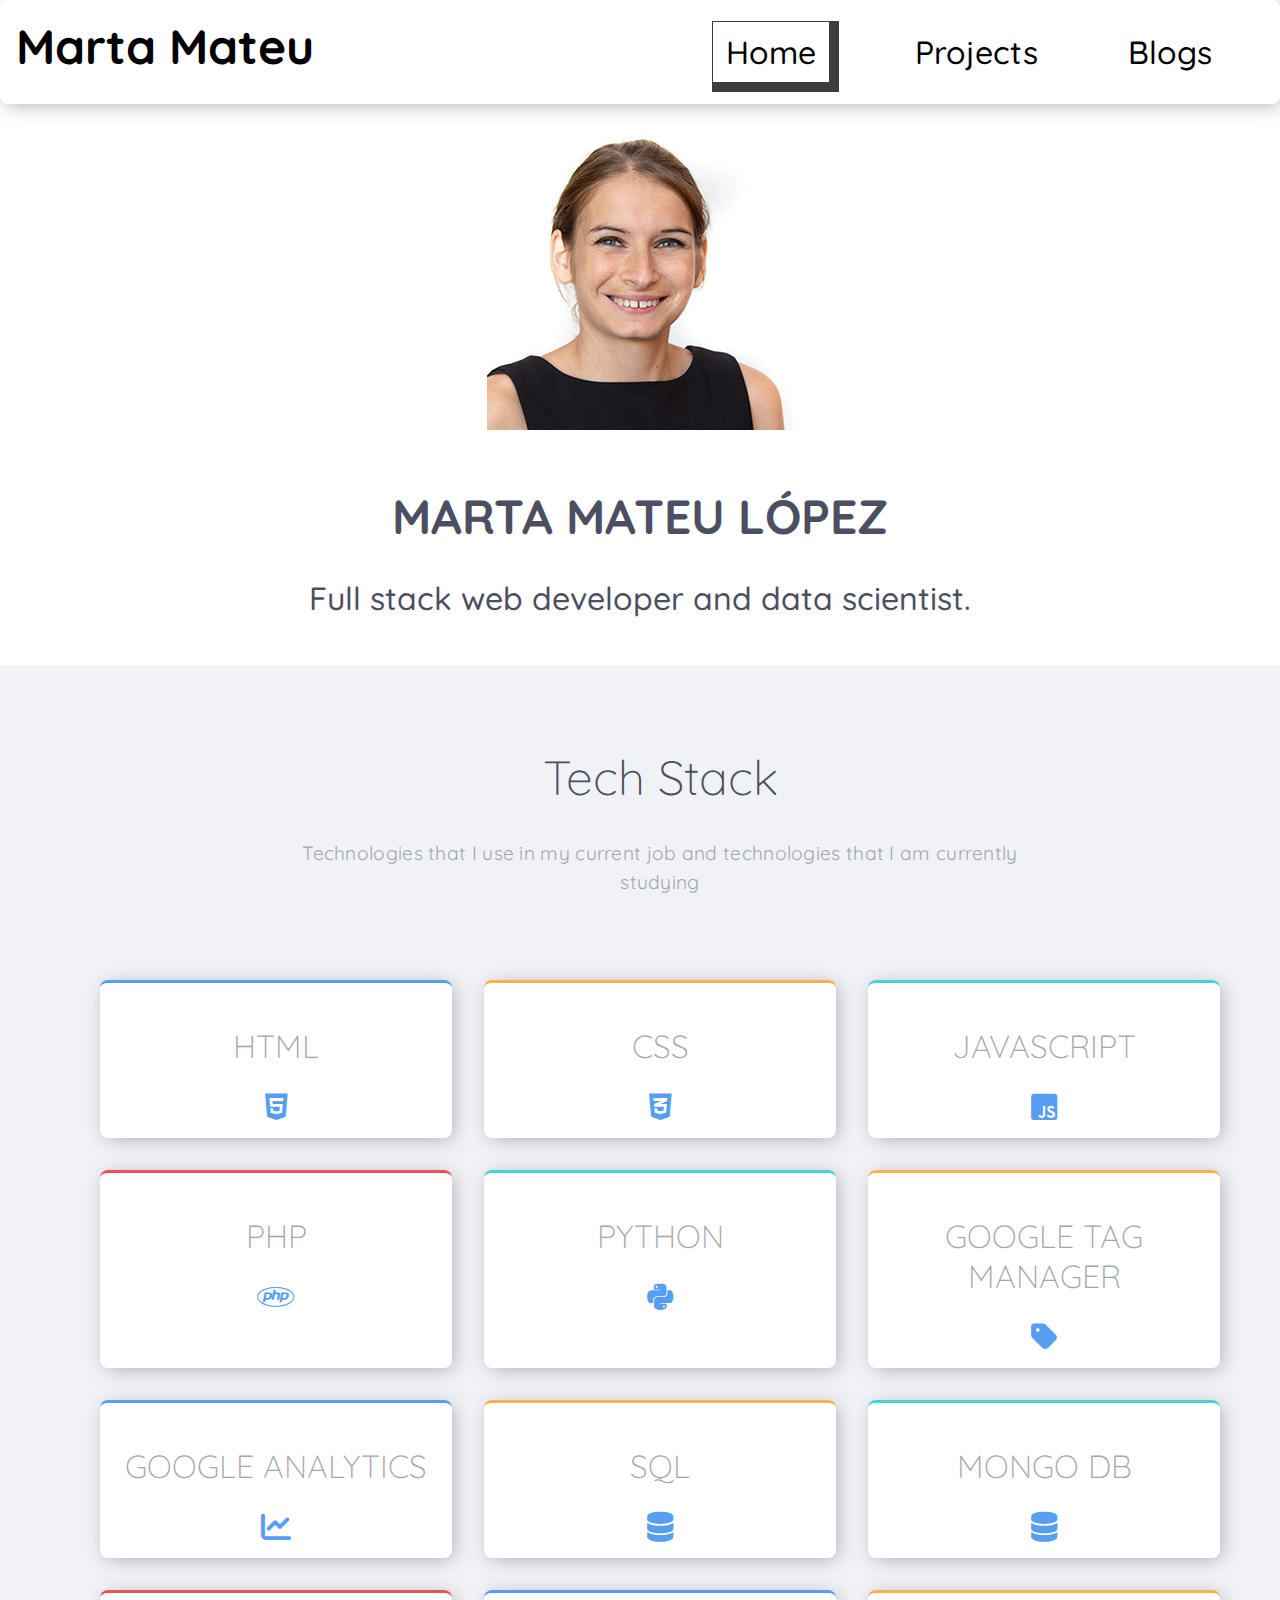
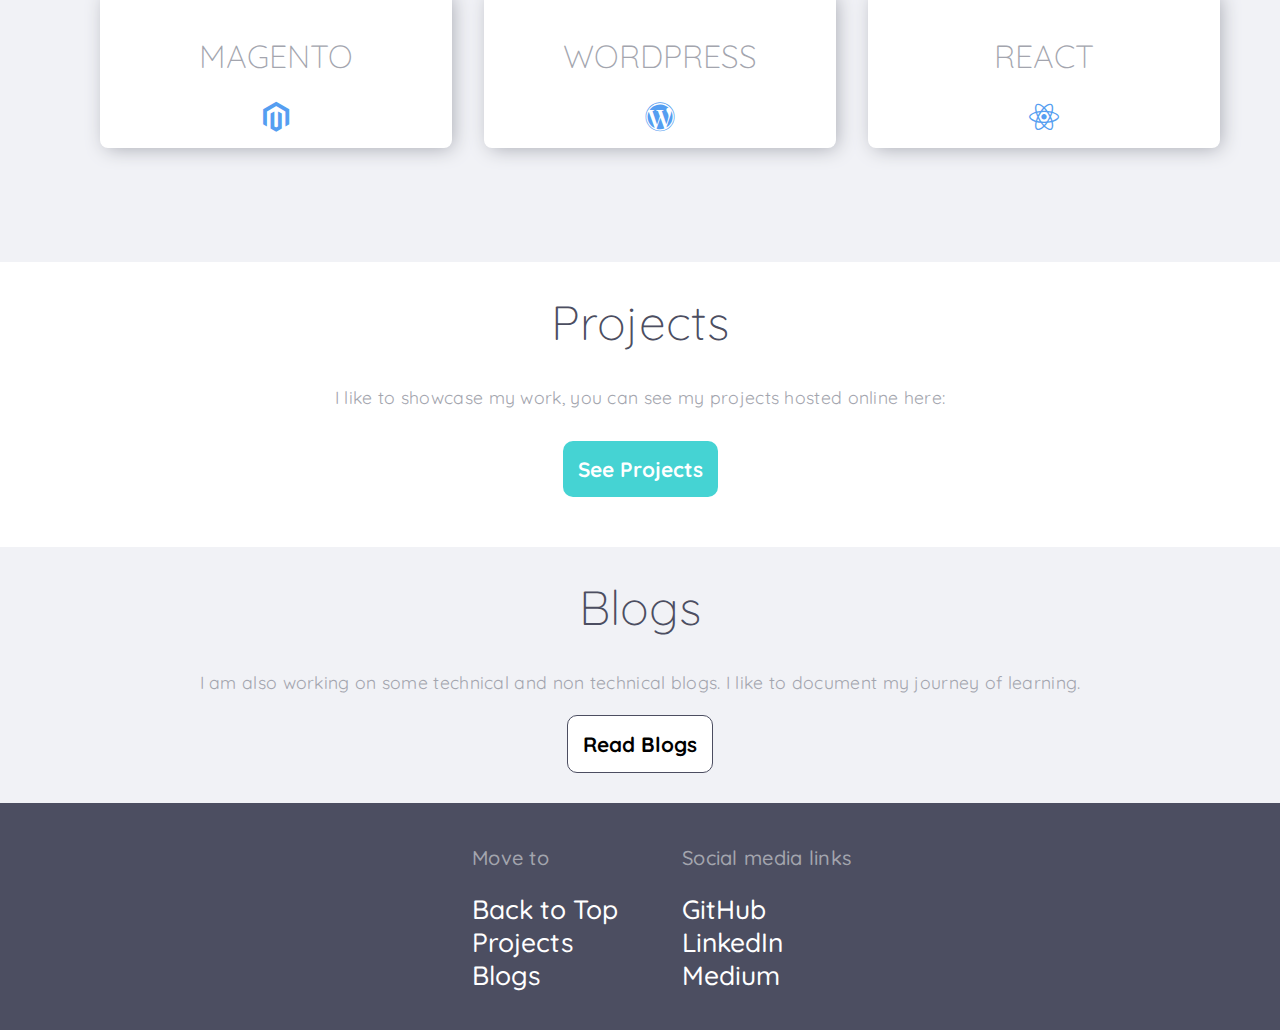
==== index.html @ c9e93783 "First commit" ====
<!DOCTYPE html>
<html lang="en">
  <head>
    <meta charset="UTF-8" />
    <meta http-equiv="X-UA-Compatible" content="IE=edge" />
    <meta name="viewport" content="width=device-width, initial-scale=1.0" />
    <!-- Custom CSS Stylesheet -->
    <link rel="stylesheet" href="./css/styles.css" />
    <link rel="stylesheet" href="https://cdnjs.cloudflare.com/ajax/libs/font-awesome/6.0.0/css/all.min.css" integrity="sha512-9usAa10IRO0HhonpyAIVpjrylPvoDwiPUiKdWk5t3PyolY1cOd4DSE0Ga+ri4AuTroPR5aQvXU9xC6qOPnzFeg==" crossorigin="anonymous" referrerpolicy="no-referrer" />
    <title>Home | Marta Mateu</title>
  </head>
  <body>
    <nav class="navbar" id="navbar">
      <span class="navbar__brand-name">Marta Mateu</span>
      <ul class="list-unordered--inline navbar__links">
        <li class="list-unordered--inline__item">
          <a class="navbar__link navbar__link--focus" href="#">Home</a>
        </li>
        <li class="list-unordered--inline__item">
          <a class="navbar__link" href="./projects.html">Projects</a>
        </li>
        <li class="list-unordered--inline__item">
          <a class="navbar__link" href="./blogs.html">Blogs</a>
        </li>
      </ul>
    </nav>

    <header class="header">
      <!-- Color Scheme - #5be7a9(Lime green shade) -->
      <img class="header__img" src="./images/1540413471685.jpg" alt="hero-img" />
      <h1 class="header__text">
        <span class="header__text__name">MARTA MATEU LÓPEZ</span></h1> <h2> Full
          stack web developer and data scientist.</h2> <br>  
      </h1>
    </header>

    <section class="off-white-section">
   <section class="section-skills">
  <div class="section-skills-header">
    <h2 class="skills-heading"></h2>
    <h1>Tech Stack </h1>
    <p class="skills-header-text">Technologies that I use in my current job and technologies that I am currently studying</p>    
  </div>
  <div class="skills-cards-wrapper">
    <!--Card 01-->
    <div class="skills-card blue" id="card-01">
      <h2>HTML</h2>
      <i class="fa-brands fa-html5"></i>
      <div class="skills-img-wrap"></div>
    </div>
     <!--Card 02-->
    <div class="skills-card orange" id="card-02">
      <h2>CSS</h2>
      <i class="fa-brands fa-css3-alt"></i>
      <div class="skills-img-wrap"></div>
    </div>
     <!--Card 03-->
    <div class="skills-card green" id="card-03">
      <h2>Javascript</h2>
      <i class="fa-brands fa-js-square"></i>
      <div class="skills-img-wrap"></div>
    </div>
    <!--Card 04-->
    <div class="skills-card red" id="card-04">
      <h2>PHP</h2>
      <i class="fa-brands fa-php"></i>
      <div class="skills-img-wrap"></div>
    </div> 
    <!--Card 05-->
    <div class="skills-card green" id="card-05">
      <h2>Python</h2>
      <i class="fa-brands fa-python"></i>
      <div class="skills-img-wrap"></div>
    </div> 
    <!--Card 06-->
    <div class="skills-card orange" id="card-06">
      <h2>Google tag Manager</h2>
      <i class="fa-solid fa-tag"></i>
      <div class="skills-img-wrap"></div>
    </div> 
    <!--Card 07-->
    <div class="skills-card blue" id="card-07">
      <h2>Google Analytics</h2>
      <i class="fa-solid fa-chart-line"></i>
      <div class="skills-img-wrap"></div>
    </div> 
      <!--Card 07-->
      <div class="skills-card orange" id="card-08">
        <h2>SQL</h2>
        <i class="fa-solid fa-database"></i>
        <div class="skills-img-wrap"></div>
      </div> 
        <!--Card 07-->
    <div class="skills-card green" id="card-09">
      <h2>MONGO DB</h2>
      <i class="fa-solid fa-database"></i>
      <div class="skills-img-wrap"></div>
    </div> 
      <!--Card 07-->
      <div class="skills-card red" id="card-10">
        <h2>MAGENTO</h2>
        <i class="fa-brands fa-magento"></i>
        <div class="skills-img-wrap"></div>
      </div> 
        <!--Card 07-->
    <div class="skills-card blue" id="card-11">
      <h2>WORDPRESS</h2>
      <i class="fa-brands fa-wordpress"></i>
      <div class="skills-img-wrap"></div>
    </div> 
      <!--Card 07-->
      <div class="skills-card orange" id="card-12">
        <h2>REACT</h2>
        <i class="fa-brands fa-react"></i>
        <div class="skills-img-wrap"></div>
      </div> 
  </div>
  

  
</section>
    </section>


    <section class="normal-section">
      <h1 class="normal-section__heading">Projects</h1>
      <p class="normal-section__content">
        I like to showcase my work, you can see my projects hosted
        online here:
      </p>
      <a class="link--primary" href="./projects.html">See Projects</a>
    </section>

    <section class="off-white-section">
      <h1 class="off-white-section__heading">Blogs</h1>
      <p class="off-white-section__content">
        I am also working on some technical and non technical blogs. I like to
        document my journey of learning.
      </p>
      <a class="link--secondary" href="./blogs.html">Read Blogs</a>
    </section>

    <footer class="footer">
      <!-- We can't use heading tags like h1, h2 ... and so on in footer according to styling guide -->
      <section class="footer__main-content">
        <section class="footer__main-content__subsection_1">
          <p class="footer__text">Move to</p>
          <ul class="footer__list">
            <li><a class="footer__link" href="#navbar">Back to Top</a></li>
            <li><a class="footer__link" href="./projects.html">Projects</a></li>
            <li><a class="footer__link" href="./blogs.html">Blogs</a></li>
          </ul>
        </section>

        <section class="footer__main-content__subsection_2">
          <p class="footer__text">Social media links</p>
          <ul class="footer__list">
            <li>
              <a
                class="footer__link"
                target="_blank"
                rel="noreferrer noopener"
                href="https://github.com/martamateu"
                >GitHub</a
              >
            </li>
            <li>
              <a
                class="footer__link"
                target="_blank"
                rel="noreferrer noopener"
                href="https://www.linkedin.com/in/marta-mateu/"
                >LinkedIn</a
              >
            </li>
            <li>
              <a
                class="footer__link"
                target="_blank"
                rel="noreferrer noopener"
                href="https://medium.com/saturdays-ai/an%C3%A1lisis-sobre-el-rendimiento-del-cultivo-de-ma%C3%ADz-en-illinois-22edf86360ba"
                >Medium</a
              >
            </li>
          </ul>
        </section>
      </section>
    </footer>
  </body>
</html>
---- css/styles.css ----
@import url("https://fonts.googleapis.com/css2?family=Quicksand:wght@300;400;500;700&display=swap");
* {
  font-family: "Quicksand", sans-serif;
}
/* Global custom properties */
:root {
  /* Color related*/
  --base-color: hsl(180, 62%, 55%);
  --base-light: hsl(234,12%,34%); ;
  --base-dark: hsl(234,12%,34%);
  --black: #3d3d3d;
  --white: #ffffff;
  --off-white: #f1f2f6;
}
:root {
  --red : hsl(0, 78%, 62%);
  --cyan: hsl(180, 62%, 55%);
  --orange: hsl(34, 97%, 64%);
  --blue: hsl(212, 85%, 64%);
  --very-dark-blue: hsl(234,12%,34%);
  --grayish-blue: hsl(229, 6%, 66%);
  --very-light-gray: hsl(0, 0%, 98%);
  --white: #fff;
}

h1,h2 {
  position: relative;
  color: var(--very-dark-blue);
}
h1 {
  font-size: 2.5rem;
  font-weight: 600;
}
h2 {
  color: var(--very-dark-blue);
  font-size: 1.2rem;
}
p {
  position: relative;
  display: block;  
  color: var(--grayish-blue);
  font-size: 0.8rem;
  font-weight: 300;
  line-height: 1.5;
  letter-spacing: .3px;

}
/*Header*/
.section-skills {
  position : relative;
  display: flex;
  flex-direction: column;
  align-items: center;
  width: 100%;
  height: 100%;
  padding: 20px;
}
.section-skills-header {
  position: relative;
  text-align: center;
  max-width: 60%;
}
.skills-heading {
  position: relative;
  font-weight: 100;
  font-size: 2rem;
}
.skills-header-text {
  position: relative;
  font-size: 1.2rem;
}
/*Wrapper Cards*/
.skills-cards-wrapper {
  position: relative;
  display: grid;
  grid-template-columns: 1fr 1fr 1fr;
  grid-template-rows: 0.5fr 0.5fr 0.5fr 0.5fr;
  gap: 2em;
  margin: 4em 0;
}
.skills-card {
  position: relative;
  display: block;
  max-width: 20em;
  background: var(--white);
  padding: 1em;
  border-radius: 0.5em;
  box-shadow: 3px 3px 20px -3px var(--grayish-blue);
}
.skills-card h2 {
  text-transform: uppercase;
  font-weight: 200;
  color: var(--grayish-blue);
}

.green {
  border-top: 3px solid var(--cyan);  
}
.red {
  border-top: 3px solid var(--red);
}
.orange {
  border-top: 3px solid var(--orange);
}
.blue {
  border-top: 3px solid var(--blue);
}
.gray {
  border-top: 3px solid var(--very-dark-blue);
}
.skills-img-wrap {
  position: relative;
  display: flex;
  justify-content: flex-end;
}
i {
  position: relative;
  font-size: 30px;
  color: var(--blue);
}




::selection {
  background-color: var(--base-dark);
  color: var(--white);
}

body {
  margin: 0;
  padding: 0;
  background-color: var(--white);
  color: var(--black);
}

h1 {
  font-size: 3rem;
  font-weight: 300;
}

h2 {
  font-size: 2rem;
  font-weight: 500;
}

h3 {
  font-size: 1.4rem;
  font-weight: 700;
}

p {
  font-size: 1.3rem;
  font-weight: 400;
  line-height: 150%;
}

.link--primary {
  text-decoration: none;
  background-color: var(--base-color);
  color: var(--white);
  font-size: 1.3rem;
  font-weight: 800;
  padding: 15px;
  border-radius: 10px;
  display: inline-block;
  margin: 20px 0;
  transition: all 0.5s;
}

.link--primary:hover {
  color: #000;
  cursor: pointer;
}

.link--secondary {
  text-decoration: none;
  background-color: var(--white);
  color: #000;
  border: 1px solid var(--base-dark);
  font-size: 1.3rem;
  font-weight: 800;
  padding: 15px;
  border-radius: 10px;
  display: inline-block;
  margin-top: 20px;
  transition: all 0.5s;
}

.link--secondary:hover {
  background-color: var(--base-light);
  color: #000;
  cursor: pointer;
}

.list--unordered {
  text-align: left;
}

.list-unordered--inline__item {
  display: inline;
  margin-right: 3vw;
}

.navbar {
  
  color: #000;
  padding: 5vh 2vw;
  display: grid;
  grid-column-gap: 5vw;
  grid-template-columns: 1fr 1fr;
  background: var(--white);
  padding: 1em;
  border-radius: 0.5em;
  box-shadow: 3px 3px 20px -3px var(--grayish-blue);
}

.navbar__brand-name {
  text-decoration: none;
  color:#000;
  font-size: 3rem;
  font-weight: 700;
  transition: all 0.5s;
}

.navbar__brand-name::selection {
  color: #000;
  color: var(--white);
}

.navbar__brand-name:hover {
  transform: scale(1.1) translate(2vw);
}

.navbar__links {
  justify-self: right;
  display: grid;
  grid-template-columns: 1fr 1fr 1fr;
  grid-column-gap: 2vw;
}

.navbar__link {
  padding: 10px 1vw;
  text-decoration: none;
  font-size: 2rem;
  color: #000;
  font-weight: 500;
  transition: all 0.5s;
}

.navbar__link::selection {
  background-color: var(--base-light);
  color: #000;
}

.navbar__link:hover {
  color: #000;
  border-top: 1px solid var(--black);
  border-right: 10px solid var(--black);
  border-bottom: 10px solid var(--black);
  border-left: 1px solid var(--black);
}

.navbar__link--focus {
  color: #000;
  border-top: 1px solid var(--black);
  border-right: 10px solid var(--black);
  border-bottom: 10px solid var(--black);
  border-left: 1px solid var(--black);
}

.header {
  text-align: center;
}

.header__img {
  padding: 20px;
  max-width: 80vw;
}

.header__text {
  padding: 0 20px;
  font-weight: 500;
  color: var(--base-light);
}

.header__text__name {
  font-weight: 700;
}

.normal-section {
  text-align: center;
  padding: 30px 0;
}

.container-centered {
  max-width: 50%;
  margin: 0 auto;
}

.normal-section__heading {
  margin-top: 0;
}

.normal-section__content {
  text-align: center;
  margin: 10px 20vw;
  font-size: 1.1rem;
}

.off-white-section {
  text-align: center;
  background: var(--off-white);
  padding: 30px 0;
}

.off-white-section__heading {
  margin-top: 0;
}

.off-white-section__content {
  display: block;
  margin: 0 auto;
  font-size: 1.1rem;
}

.project-section {
  display: inline-block;
  text-align: left;
  margin-bottom: 20px;
}

.purpose-div {
  display: inline;
}

.project-purpose {
  padding: 5px 10px;
  border: 1.5px solid var(--black);
  border-radius: 5px;
  font-weight: 600;
  display: inline-block;
  transition: background-color 300ms, color 300ms;
}

.project-purpose:hover {
  background-color: var(--base-dark);
  color: var(--white);
  border: 1.5px solid var(--white);
}

.project-section__name,
.blog-section__name {
  font-weight: 700;
}

.project-section__date,
.blog-section__date {
  font-size: 1em;
  opacity: 0.7;
  display: inline-block;
  margin: 0 0 10px 0;
}

.blog-section__desc {
  font-size: 1.2rem;
}

.hr--half {
  margin: 0 auto;
  max-width: 60%;
}

hr {
  margin: 25px 0;
}

.footer {
  background: var(--base-dark);
  color: var(--white);
  font-size: 1.1rem;
  padding: 20px 0 20px 20px;
}

.footer__copyright-info {
  text-align: center;
}

.footer__copyright-info::selection {
  background-color: var(--base-light);
  color: var(--white);
}

.footer__main-content {
  padding: 0 10vw;
  display: grid;
  grid-template-columns: 1fr 1fr;
  grid-column-gap: 5vw;
}

.footer__main-content__subsection_1 {
  justify-self: right;
}

.footer__main-content__subsection_2 {
  justify-self: left;
}

.footer__text {
  font-size: 20px;
  font-weight: 500;
}

.footer__text::selection {
  background-color: var(--base-light);
  color: var(--white);
}

.footer__list {
  list-style: none;
  padding: 0;
}

.footer__link {
  text-decoration: none;
  color: white;
  font-size: 150%;
  font-weight: 500;
}

.footer__link:hover {
  text-decoration: underline;
}

.footer__link::selection {
  background-color: var(--base-light);
  color: var(--white);
}

/* Component styling for smaller displays */

@media (max-width: 1000px) {
  .navbar {
    grid-column-gap: 1%;
  }
}

@media (max-width: 930px) {
  .navbar {
    display: grid;
    grid-template-columns: 1fr;
    grid-template-rows: 1fr 2fr;
  }

  .navbar__links,
  .navbar__brand-name {
    justify-self: center;
  }

  .navbar__brand-name,
  .navbar__link,
  .header__text,
  .normal-section__heading,
  .off-white-section__heading {
    font-size: 8vw;
  }

  .navbar__links {
    display: grid;
    grid-template-columns: 1fr;
    grid-template-rows: 1fr 1fr 1fr;
    grid-row-gap: 7.5vw;
  }

  .navbar__link {
    text-decoration: var(--off-white) underline;
  }

  .normal-section__content,
  .off-white-section__content {
    margin: 10px 10vw;
  }

  .purpose-div {
    display: grid;
    grid-template-columns: min-content;
  }

  .footer__main-content {
    display: grid;
    grid-template-columns: 1fr;
    grid-template-rows: 1fr 1fr;
  }

  .footer__main-content__subsection_1,
  .footer__main-content__subsection_2 {
    justify-self: center;
  }
}



@media screen and (min-width: 350px) and (max-width: 499px) {

  

  .skills-cards-wrapper {
    position: relative;
    display: flex;
    flex-direction: column;
    align-items: center;
    width:auto;
 
 
  }

  .section-skills {
   
    width: 88%;
   
}

.skills-card {
  
  min-width: 18em;
  
}
  
  
}
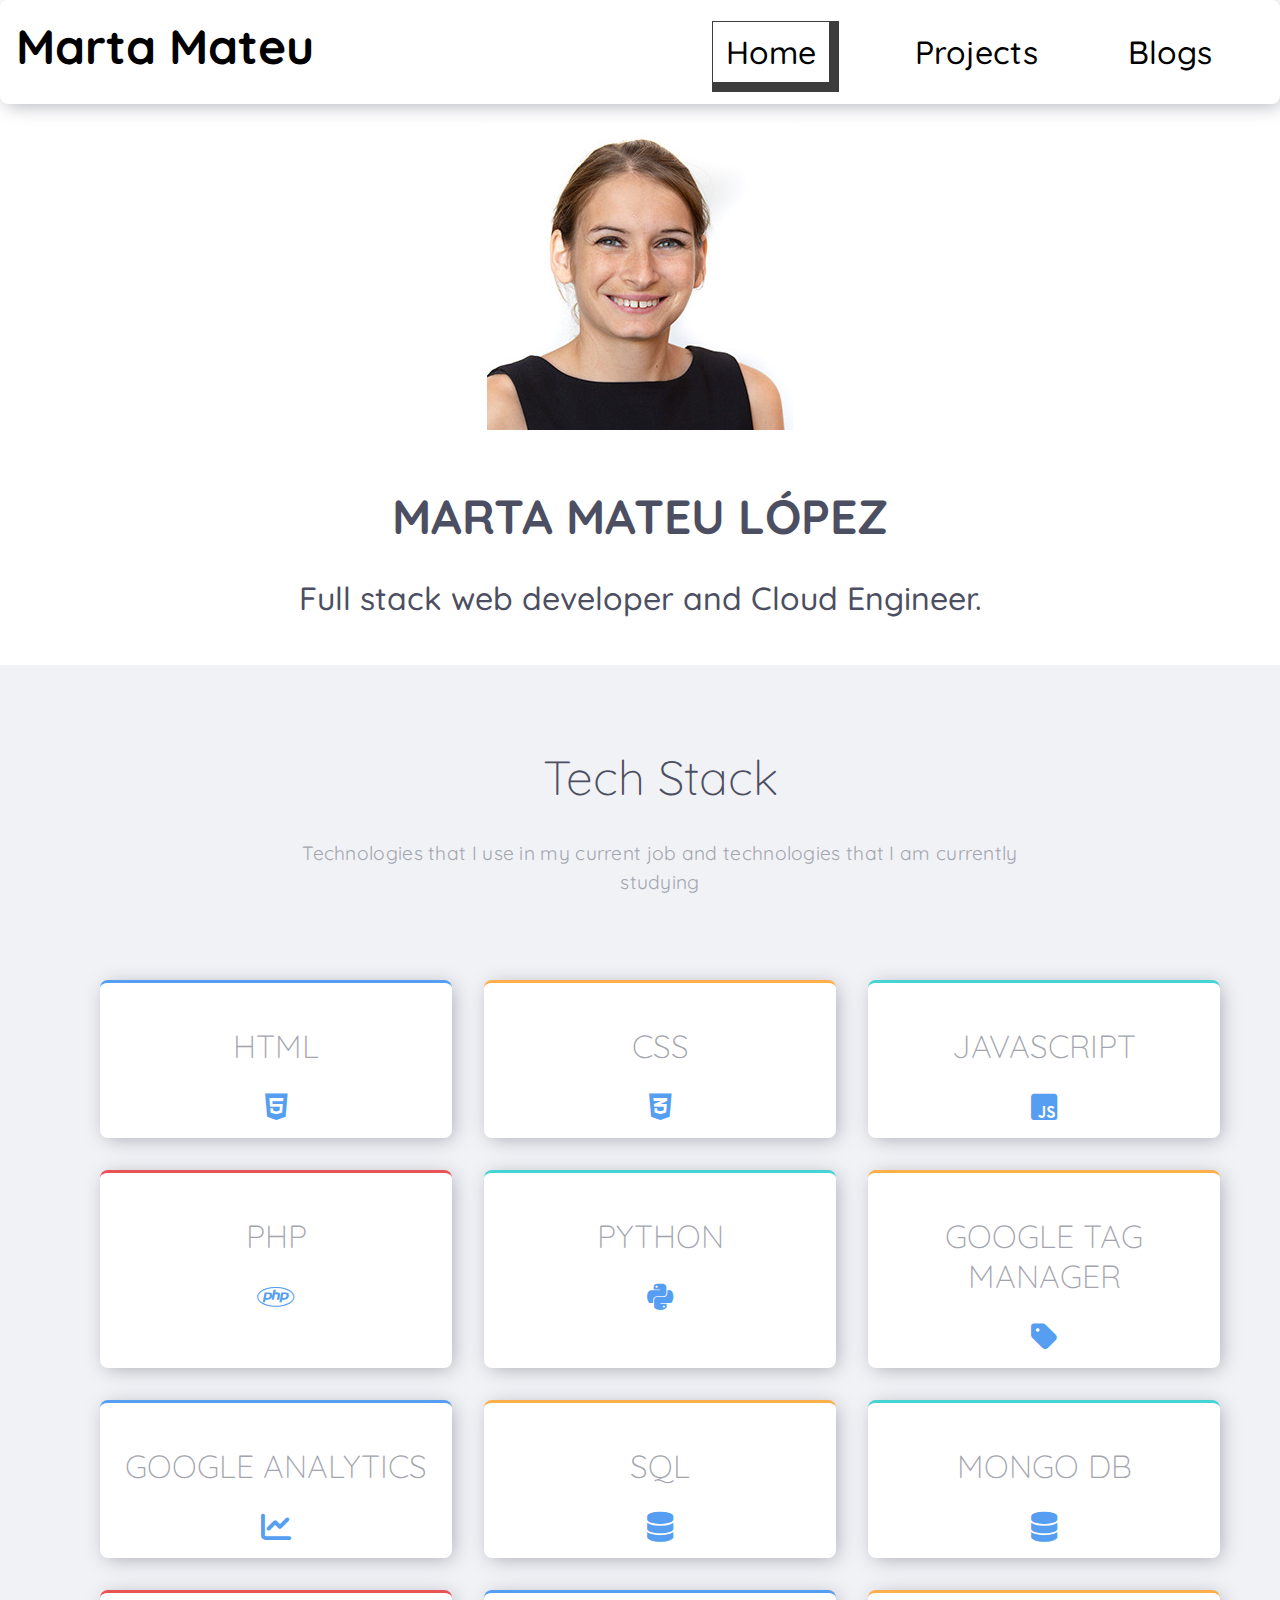
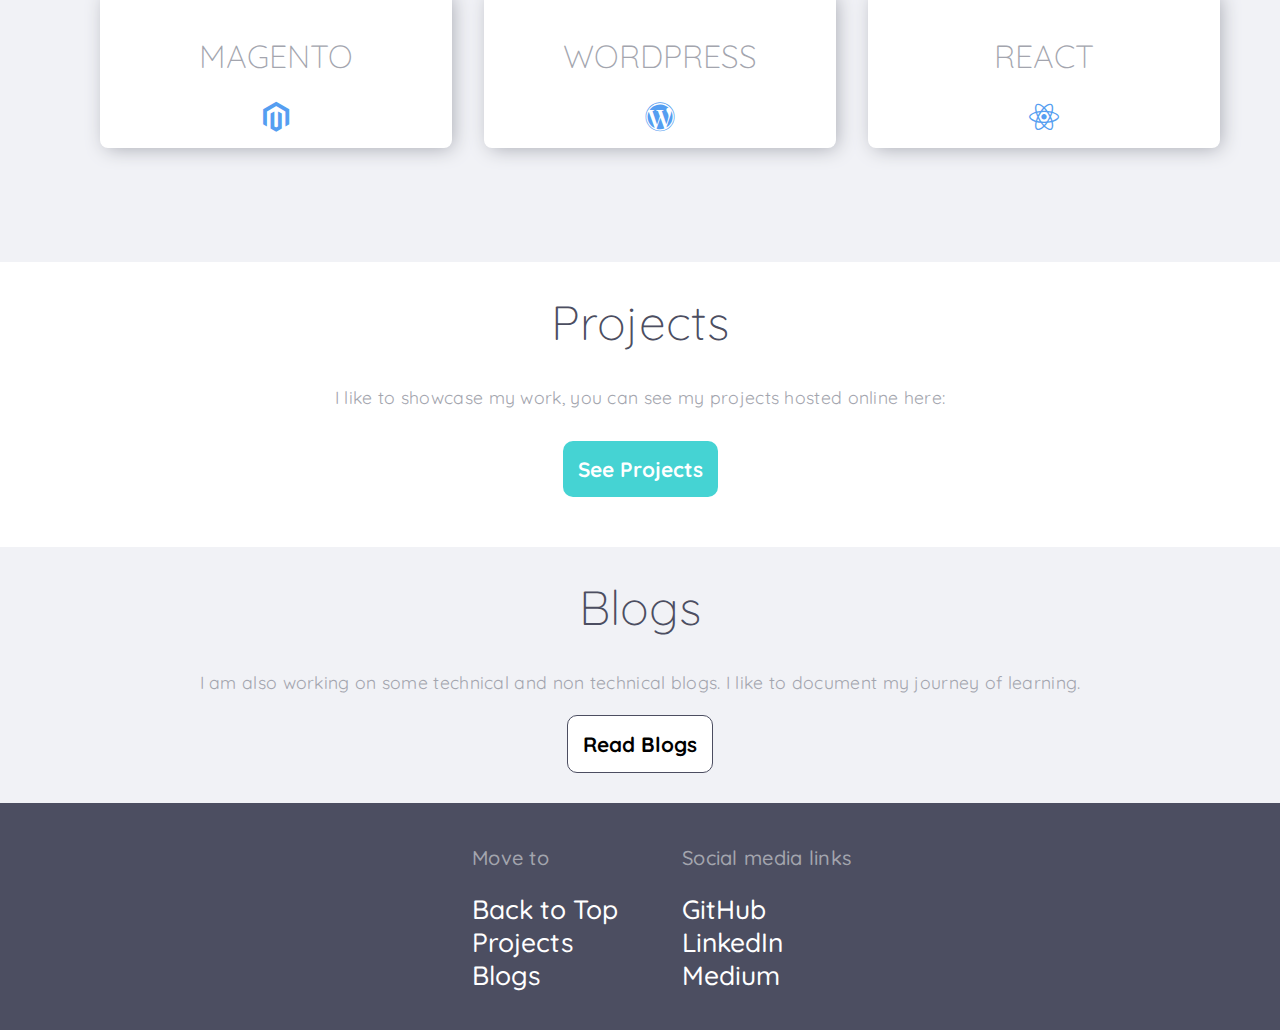
==== commit 6ed4aed9: "Update index.html" ====
--- a/index.html
+++ b/index.html
@@ -30,7 +30,7 @@
       <img class="header__img" src="./images/1540413471685.jpg" alt="hero-img" />
       <h1 class="header__text">
         <span class="header__text__name">MARTA MATEU LÓPEZ</span></h1> <h2> Full
-          stack web developer and data scientist.</h2> <br>  
+          stack web developer and Cloud Engineer.</h2> <br>  
       </h1>
     </header>
 
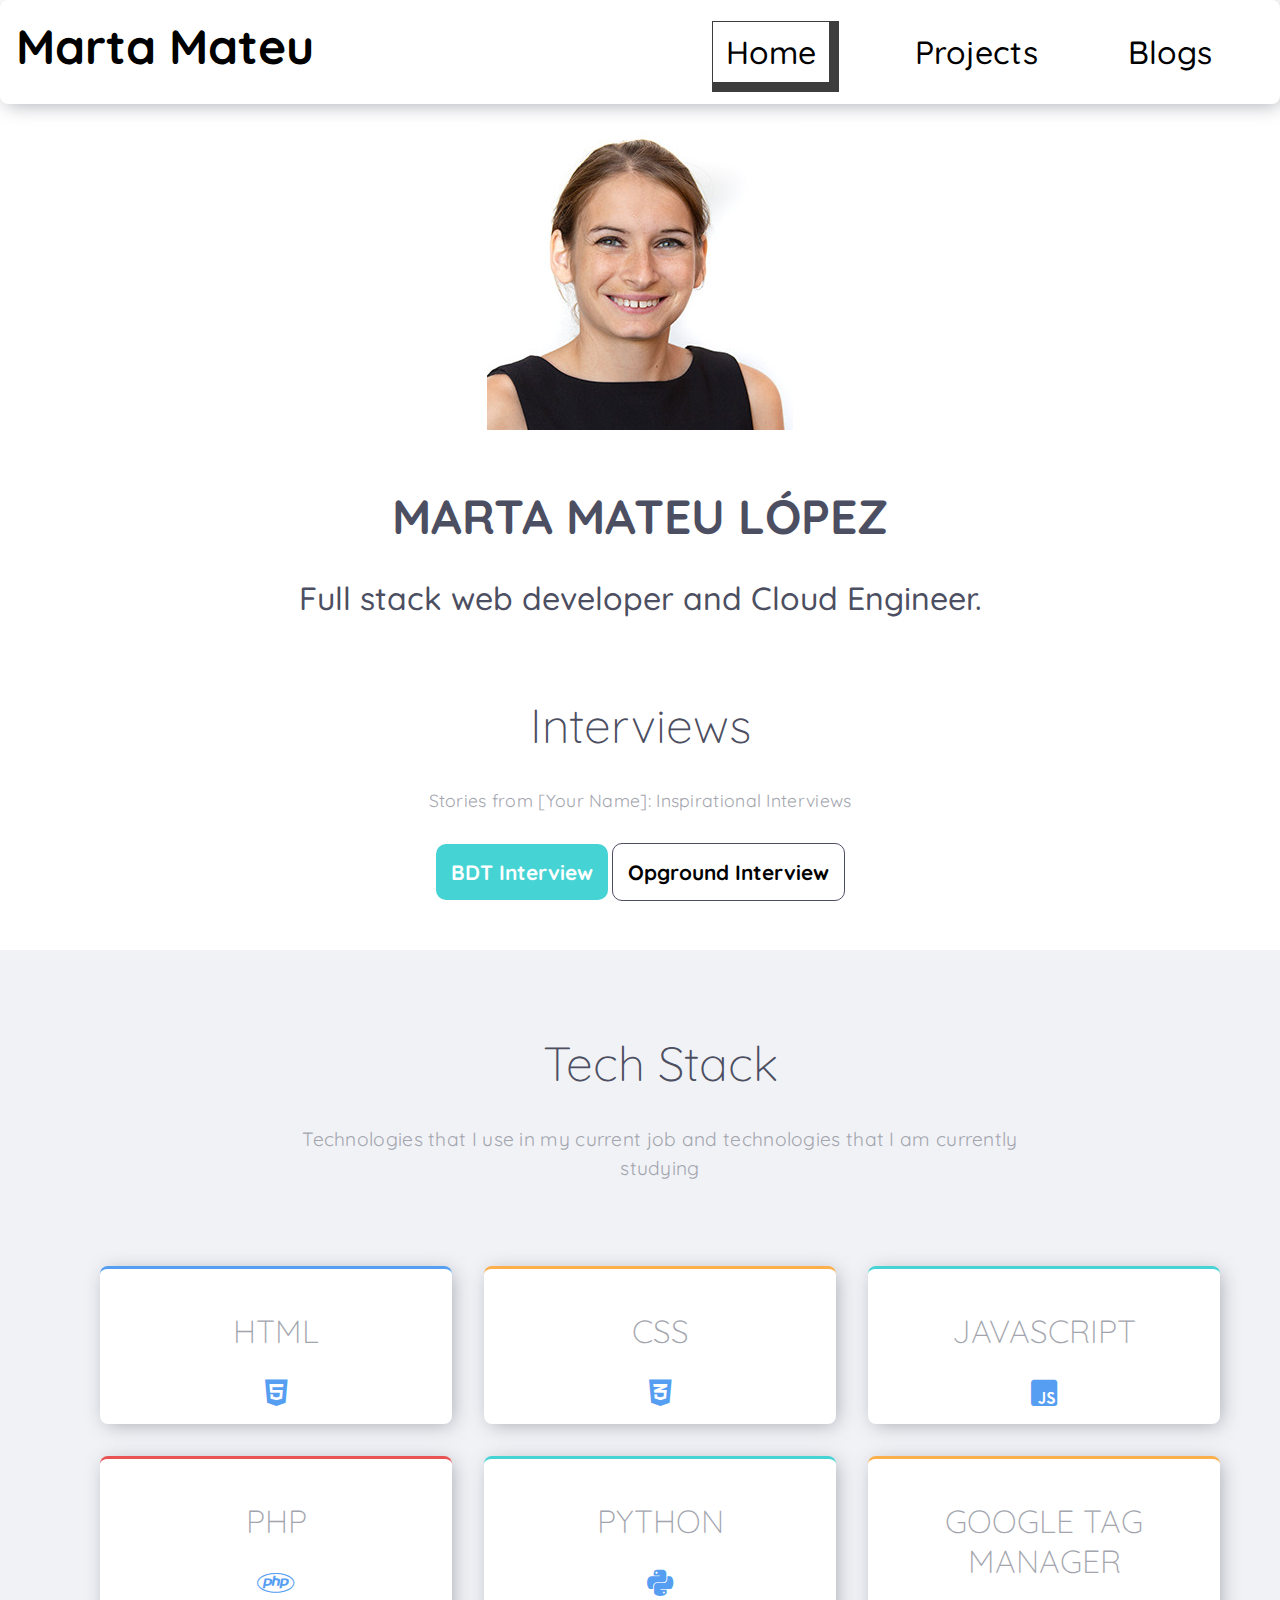
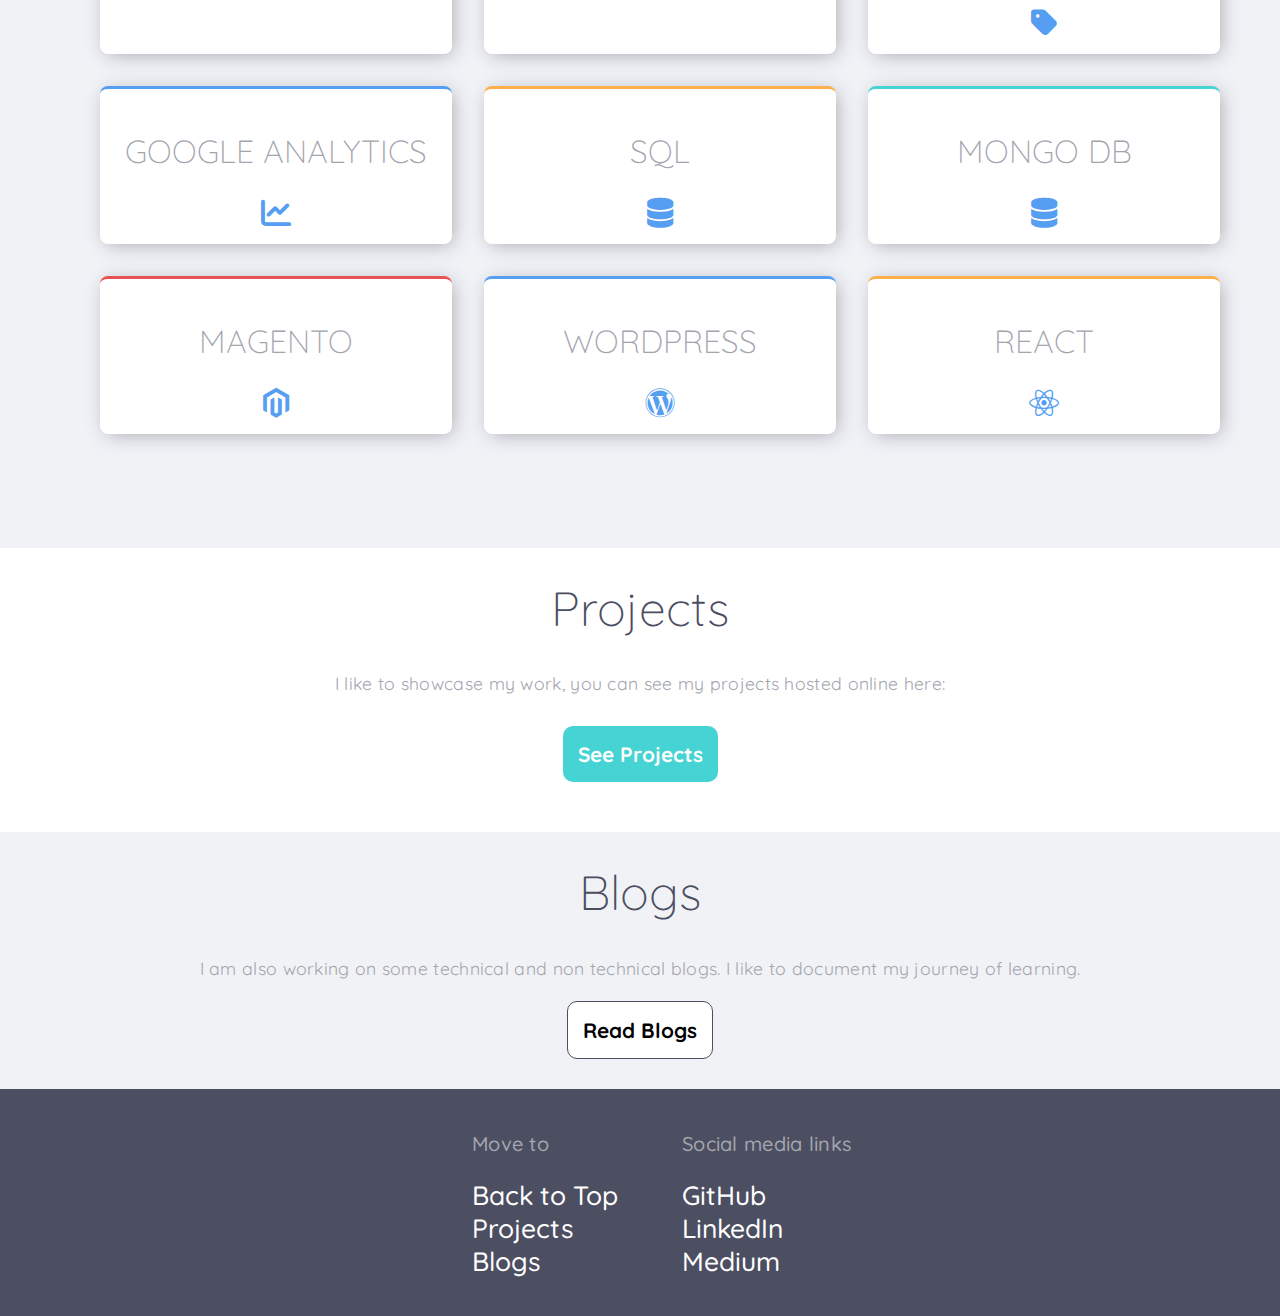
==== commit 88872f35: "Update index.html" ====
--- a/index.html
+++ b/index.html
@@ -33,6 +33,15 @@
           stack web developer and Cloud Engineer.</h2> <br>  
       </h1>
     </header>
+
+        <section class="normal-section">
+      <h1 class="normal-section__heading">Interviews</h1>
+      <p class="normal-section__content">
+       Stories from [Your Name]: Inspirational Interviews 
+      </p>
+      <a class="link--primary" target="_blank" rel="noreferrer noopener" href="https://www.youtube.com/watch?v=_d7nXWCKN7k">BDT Interview</a>
+      <a class="link--secondary" target="_blank" rel="noreferrer noopener" href="https://www.youtube.com/watch?v=_d7nXWCKN7k"> Opground Interview</a>
+    </section>
 
     <section class="off-white-section">
    <section class="section-skills">
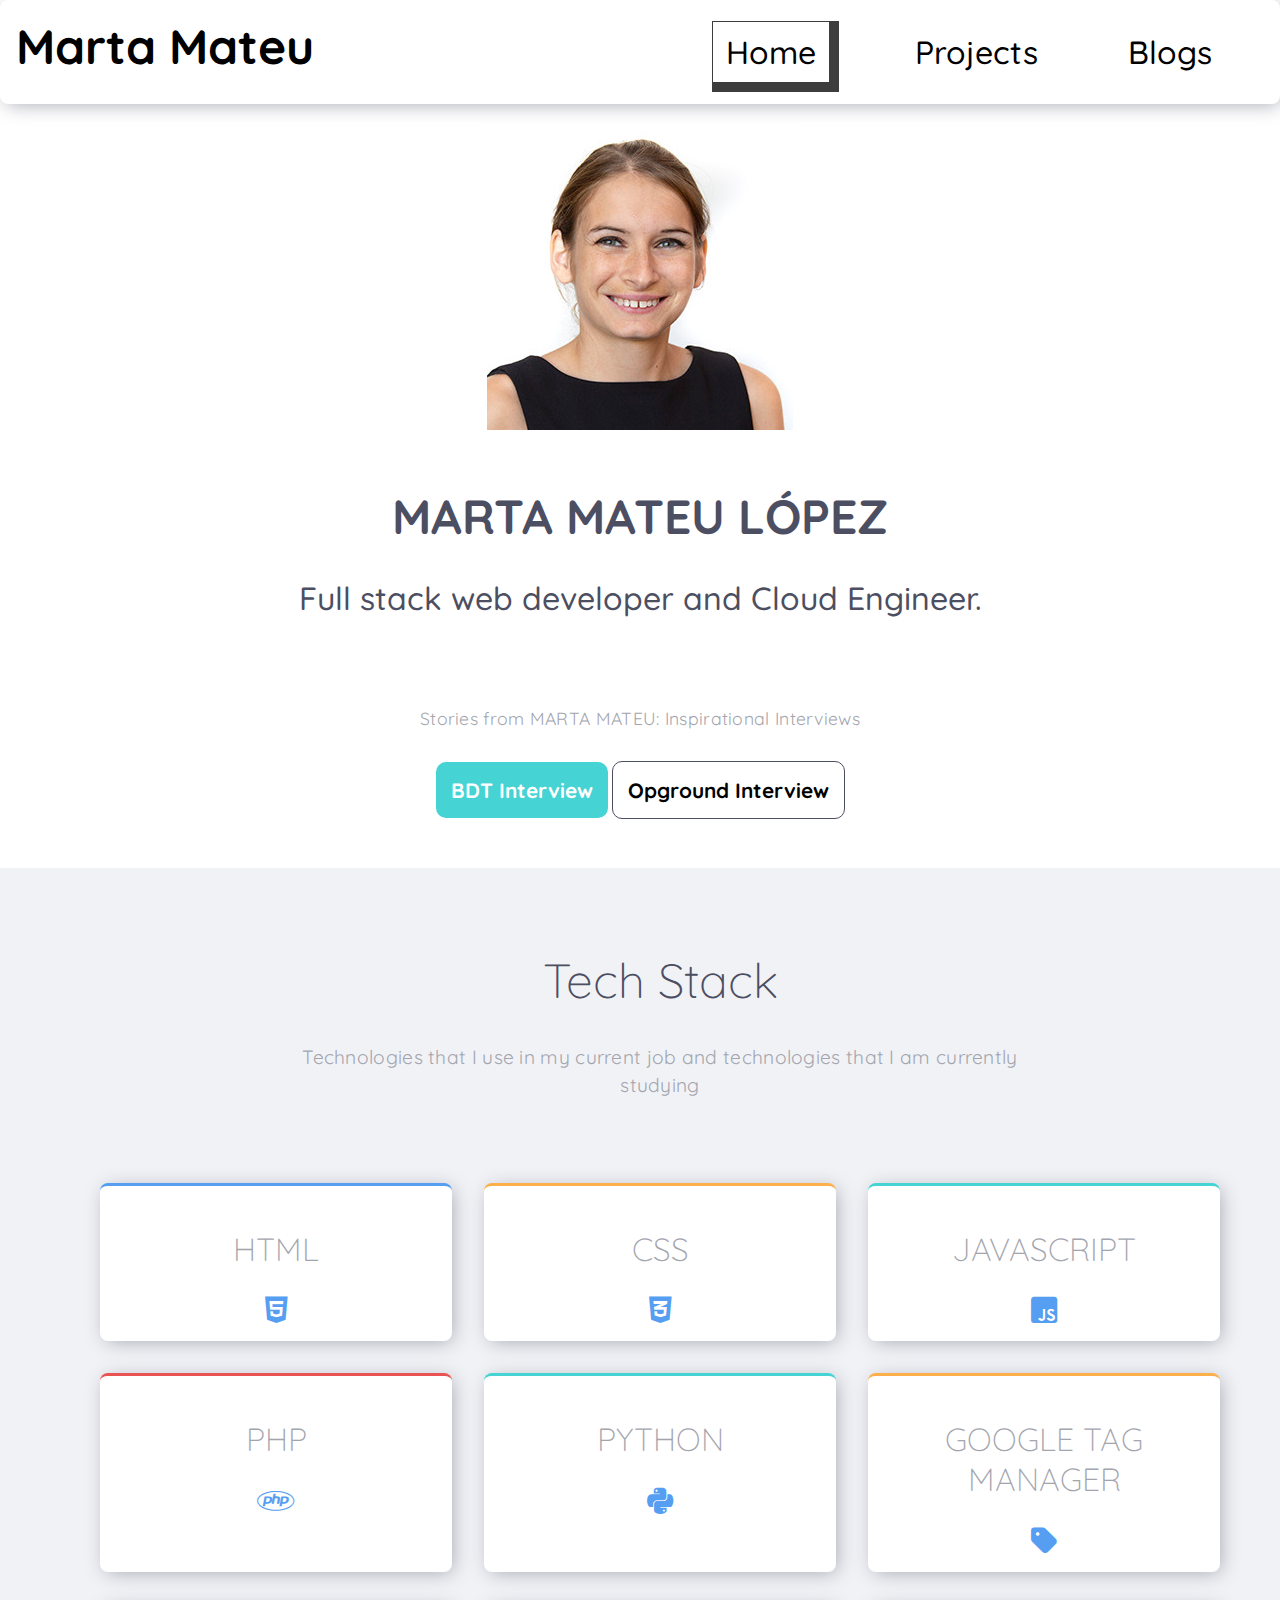
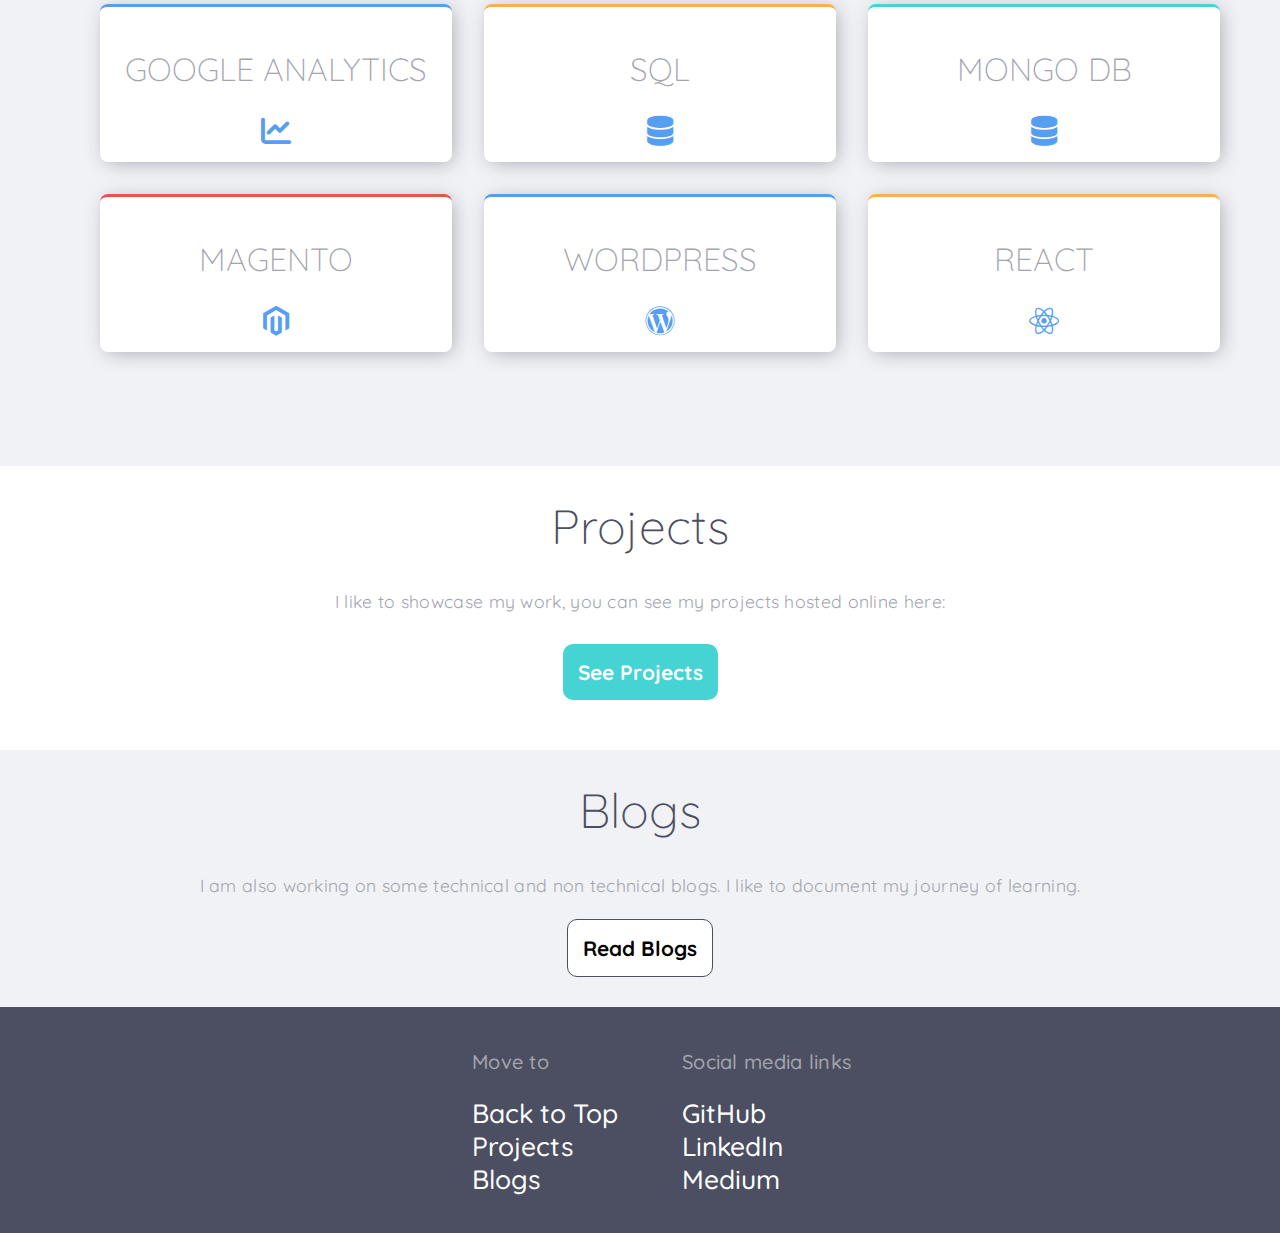
==== commit f4a3f411: "Update index.html" ====
--- a/index.html
+++ b/index.html
@@ -35,9 +35,8 @@
     </header>
 
         <section class="normal-section">
-      <h1 class="normal-section__heading">Interviews</h1>
       <p class="normal-section__content">
-       Stories from [Your Name]: Inspirational Interviews 
+       Stories from MARTA MATEU: Inspirational Interviews 
       </p>
       <a class="link--primary" target="_blank" rel="noreferrer noopener" href="https://www.youtube.com/watch?v=_d7nXWCKN7k">BDT Interview</a>
       <a class="link--secondary" target="_blank" rel="noreferrer noopener" href="https://www.youtube.com/watch?v=_d7nXWCKN7k"> Opground Interview</a>
